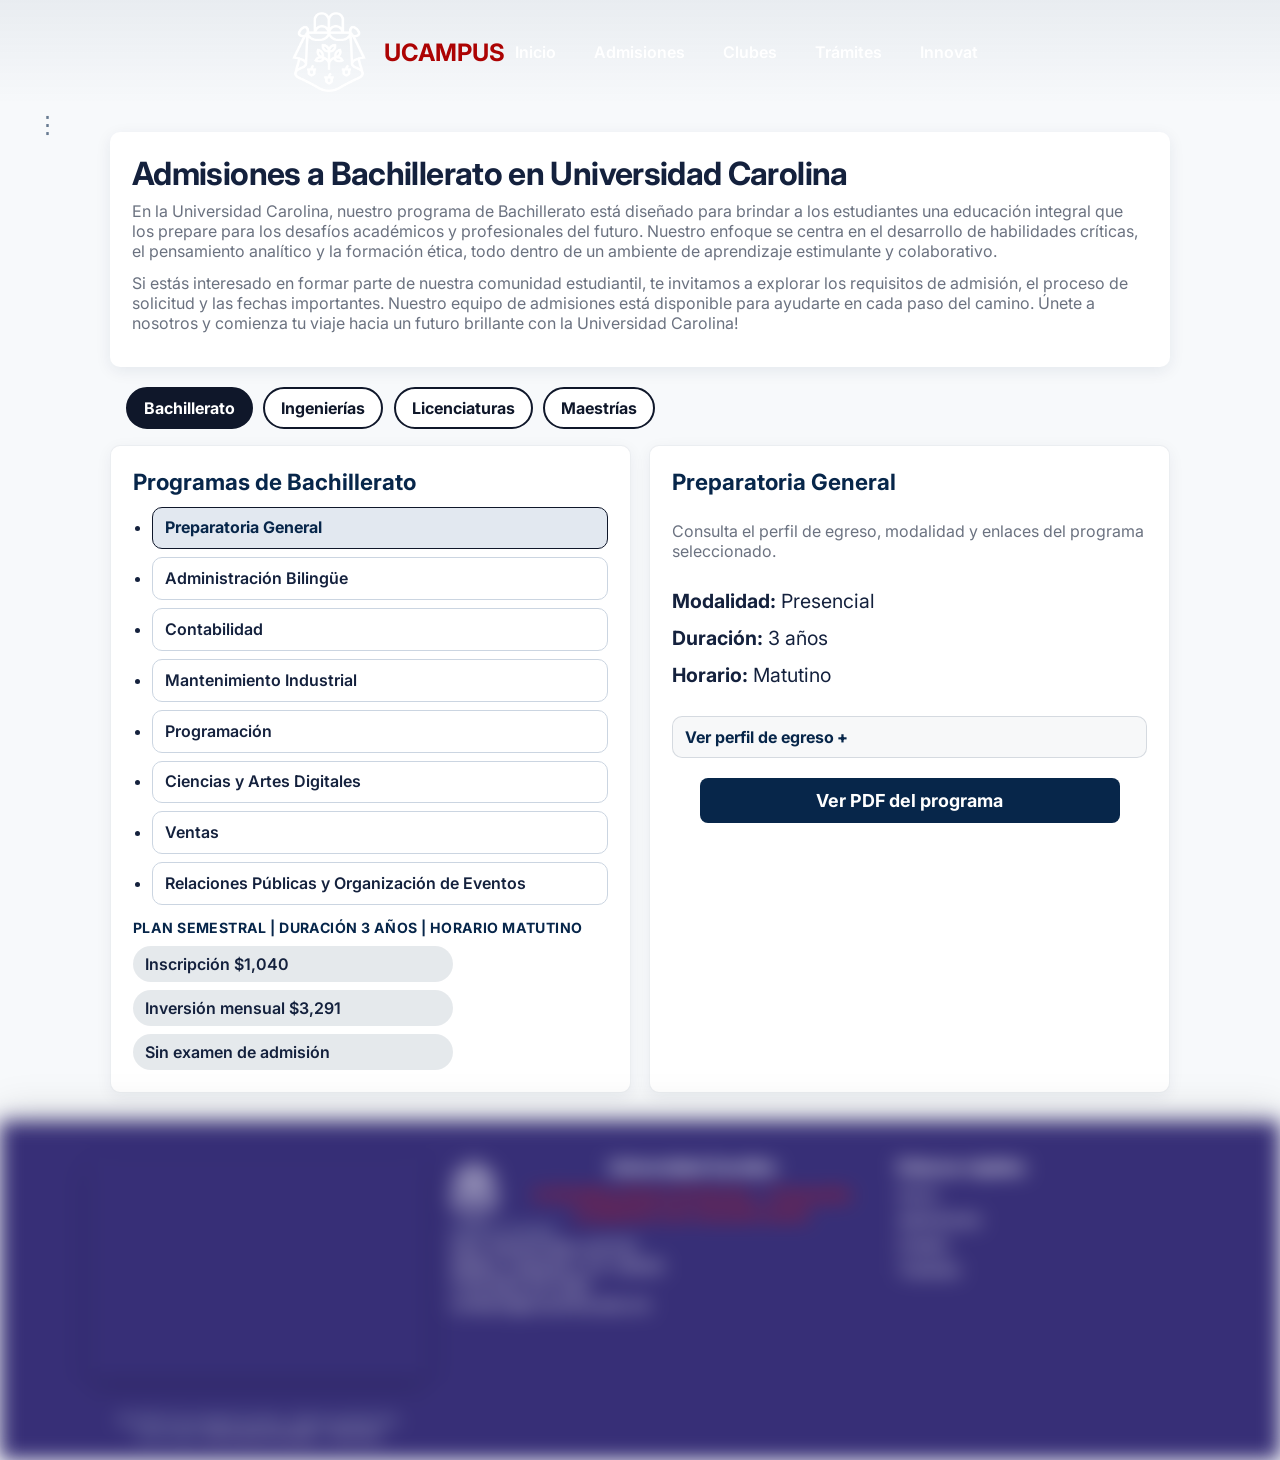
==== admisiones.html @ 5c2f145b "Adaptar a Sitio" ====
﻿<html>
    <head>
        <meta charset="utf-8">
        <!-- Responsive: permite que el layout se adapte al ancho real del dispositivo -->
        <meta name="viewport" content="width=device-width,initial-scale=1">
        <meta name="description" content="Bachillerato - Admisiones en Universidad Carolina - UCAMPUS.">
        <link rel="preconnect" href="https://fonts.gstatic.com" crossorigin>
        <link href="https://fonts.googleapis.com/css2?family=Inter:wght@300;400;600;800&display=swap" rel="stylesheet">
        <link rel="stylesheet" href="css/estiloscomunes.css?v=20260318">
        <link rel="stylesheet" href="css/inicio-estilos.css?v=20260317">
        <link rel="stylesheet" href="css/admisiones-estilos.css?v=20260317">
        <link rel="icon" type="image/png" href="universidad-carolina-logo.png?v=20260318">
        <link rel="shortcut icon" href="universidad-carolina-logo.png?v=20260318">
        <link rel="apple-touch-icon" href="universidad-carolina-logo.png?v=20260318">
        <title>Bachillerato - Admisiones | UCAMPUS</title>
    </head>
    <body>
        <script src="js/common-nav.js?v=20260318"></script>
        <!-- Sidebar izquierdo -->
        <aside class="sidebar sidebar-left">
            <ul class="important-links">
                <li><a href="https://ucarolina.edu.mx/" target="_blank" rel="non" aria-label="Google"><img src="https://img.icons8.com/material-outlined/96/000000/google-logo.png" alt="Google"></a></li>
                <li><a href="https://www.linkedin.com/company/universidad-carolina/" target="_blank" rel="non" aria-label="LinkedIn"><img src="https://img.icons8.com/material-outlined/96/000000/linkedin.png" alt="LinkedIn"></a></li>
                <li><a href="https://x.com/UCarolinaMx" target="_blank" rel="non" aria-label="Twitter"><img src="https://img.icons8.com/material-outlined/96/000000/twitter.png" alt="Twitter"></a></li>
                <li><a href="https://www.instagram.com/universidadcarolina?igsh=MW00M20zb3Z4aGFicw==" target="_blank" rel="non" aria-label="Instagram"><img src="https://img.icons8.com/material-outlined/96/000000/instagram.png" alt="Instagram"></a></li>
                <li><a href="https://web.facebook.com/UniversidadCarolina/?_rdc=1&_rdr#" target="_blank" rel="non" aria-label="Facebook"><img src="https://img.icons8.com/material-outlined/96/000000/facebook.png" alt="Facebook"></a></li>
            </ul>
        </aside>
        <header>
            <div class="header-inner">
                <a href="index.html" class="logo">
                    <img src="LogoUcarolina_Horizontal-1573ae7493b1cb1aec998e17fcc39a86513fbcbc11721f3de8533b89a77758d7.png" width="80" height="80" alt="Logo Universidad Carolina">
                    <h2 class="Nombre">UCAMPUS</h2>
                </a>
                <!-- Responsive: botón que aparece/funciona como menú móvil en pantallas pequeñas -->
                <button class="hamburger-menu" id="hamburger" aria-label="Menú" aria-expanded="false">
                    <span></span>
                    <span></span>
                    <span></span>
                </button>
                <!-- Responsive: menú alterno para navegación móvil -->
                <nav id="nav-menu" class="nav-closed nav-desktop">
                    <ul class="nav-menu">
                        <li><a href="index.html" class="nav-link">Inicio</a></li>
                        <li><a href="admisiones.html" class="nav-link">Admisiones</a></li>
                        <li class="nav-item-dropdown">
                            <a href="clubes.html" class="nav-link">Clubes</a>
                            <ul class="nav-submenu">
                                <li><a href="clubes-deportivos.html">Deportivos</a></li>
                                <li><a href="clubes-culturales.html">Culturales</a></li>
                            </ul>
                        </li>
                        <li><a href="tramites.html" class="nav-link">Trámites</a></li>
                        <li><a href="https://i-escolar.com/muralweb/login/" class="nav-link" target="_blank" rel="noopener">Innovat</a></li>
                    </ul>
                </nav>
                <!-- Menú móvil tipo navegador con flechas -->
                <div id="nav-mobile" class="nav-mobile">
                    <button class="nav-mobile-prev" id="nav-prev" aria-label="Anterior">&#10094;</button>
                    <div class="nav-mobile-display">
                        <span class="nav-mobile-item" data-link="index.html">Inicio</span>
                        <span class="nav-mobile-item" data-link="admisiones.html">Admisiones</span>
                        <span class="nav-mobile-item" data-link="clubes-deportivos.html">Deportivos</span>
                        <span class="nav-mobile-item" data-link="clubes-culturales.html">Culturales</span>
                        <span class="nav-mobile-item" data-link="tramites.html">Trámites</span>
                        <span class="nav-mobile-item" data-link="https://i-escolar.com/muralweb/login/">Innovat</span>
                    </div>
                    <button class="nav-mobile-next" id="nav-next" aria-label="Siguiente">&#10095;</button>
                </div>
            </div>
        </header>
        <main>
            <section class="admisiones-intro">
                <h1 id="adm-title">Admisiones a Bachillerato en Universidad Carolina</h1>
                <p id="adm-description-1">En la Universidad Carolina, nuestro programa de Bachillerato está diseñado para brindar a los estudiantes una educación integral que los prepare para los desafíos académicos y profesionales del futuro. Nuestro enfoque se centra en el desarrollo de habilidades críticas, el pensamiento analítico y la formación ética, todo dentro de un ambiente de aprendizaje estimulante y colaborativo.</p>
                <p id="adm-description-2">Si estás interesado en formar parte de nuestra comunidad estudiantil, te invitamos a explorar los requisitos de admisión, el proceso de solicitud y las fechas importantes. Nuestro equipo de admisiones está disponible para ayudarte en cada paso del camino. ¡Únete a nosotros y comienza tu viaje hacia un futuro brillante con la Universidad Carolina!</p>
            </section>

            <section class="adm-tabs" aria-label="Selector de nivel académico">
                <button class="adm-tab is-active" type="button" data-level="bachillerato" aria-pressed="true">Bachillerato</button>
                <button class="adm-tab" type="button" data-level="ingenierias" aria-pressed="false">Ingenierías</button>
                <button class="adm-tab" type="button" data-level="licenciaturas" aria-pressed="false">Licenciaturas</button>
                <button class="adm-tab" type="button" data-level="maestrias" aria-pressed="false">Maestrías</button>
            </section>

            <section class="bach-grid" aria-label="Oferta de admisiones">
                <article class="bach-card">
                    <h2 id="left-card-title">Programas de Bachillerato</h2>
                    <ul id="left-card-list"></ul>
                    <p class="bach-meta" id="left-card-meta">Plan semestral | Duración 3 años | Horario matutino</p>
                    <div class="bach-prices" id="left-card-prices" aria-label="Costos y beneficios">
                        <span>Inscripción <strong>$1,040</strong></span>
                        <span>Inversión mensual <strong>$3,291</strong></span>
                        <span>Sin examen de admisión</span>
                    </div>
                </article>

                <article class="bach-card bach-info-panel" id="bach-info-panel" aria-live="polite">
                    <h2 id="right-card-title">Información General</h2>
                    <p id="right-card-body">Selecciona un nivel académico para ver sus detalles de admisión.</p>
                    <div class="bach-detail-list" id="right-card-details"></div>
                    <details id="right-card-ingreso-details" class="bach-profile-details" hidden>
                        <summary id="right-card-ingreso-toggle">Ver perfil de ingreso</summary>
                        <p id="right-card-ingreso-text" class="bach-profile-text"></p>
                    </details>
                    <details id="right-card-profile-details" class="bach-profile-details" hidden>
                        <summary id="right-card-profile-toggle">Ver perfil de egreso</summary>
                        <p id="right-card-profile-text" class="bach-profile-text"></p>
                        <a id="right-card-plan" class="btn btn--ghost bach-plan-btn" href="#" target="_blank" rel="noopener">
                            Ver plan de estudios
                        </a>
                    </details>
                    <a id="right-card-pdf" class="btn" href="#" target="_blank" rel="noopener" hidden>
                        Ver PDF del programa
                    </a>                </article>
            </section>
        </main>
        <script src="js/admisiones.js?v=20260319"></script>
        <footer class="site-footer" role="contentinfo">
            <div class="container">
                <div class="footer-col footer-map-col">
                    <iframe title="Ubicacion Universidad Carolina en Google Maps" src="https://www.google.com/maps/embed?pb=!1m18!1m12!1m3!1d6865.948479663798!2d-101.00896931628314!3d25.416525676359505!2m3!1f0!2f0!3f0!3m2!1i1024!2i768!4f13.1!3m3!1m2!1s0x868872949bba09ff%3A0x1e535baa3cf0c8e6!2sUniversidad%20Carolina!5e0!3m2!1ses!2smx!4v1769657406399!5m2!1ses!2smx" allowfullscreen="" loading="lazy" referrerpolicy="no-referrer-when-downgrade"></iframe>
                </div>
                <div class="footer-col">
                    <div class="brand">
                        <img src="LogoUcarolina_Horizontal-1573ae7493b1cb1aec998e17fcc39a86513fbcbc11721f3de8533b89a77758d7.png" alt="Logo Universidad Carolina">
                        <div class="footer-brand-copy">
                            <h3>Universidad Carolina</h3>
                            <p class="brand-motto">In Omnibus Amare At Servire — Formación académica con vocación social.</p>
                        </div>
                    </div>
                    <p class="contact">
                        <small>Campus Principal</small>
                        Calz. Antonio Narro N°707<br>
                        Saltillo, Coahuila • C.P. 25000<br>
                        <a href="tel:+5218444141435">(+52) 844 414 1435</a><br>
                        <a href="mailto:contacto@ucampus.edu.mx">contacto@ucarolina.edu.mx</a>
                    </p>
                </div>
                <div class="footer-col">
                    <h3>Enlaces rápidos</h3>
                    <ul>
                          <li><a href="index.html">Inicio</a></li>
                        <li><a href="admisiones.html">Admisiones</a></li>
                        <li><a href="clubes.html">Clubes</a></li>
                        <li><a href="tramites.html">Trámites</a></li>
                    </ul>
                </div>
            </div>
            <div class="footer-bottom">
                <div class="container">
                    <small>© <span id="year">2025</span> Universidad Carolina. Todos los derechos reservados. <a href="#">Aviso de privacidad</a> • <a href="#">Términos</a></small>
                </div>
            </div>
        </footer>
    </body>
</html>
---- css/estiloscomunes.css ----
:root{
    --bg:#f7f9fb;
    --surface:#ffffff;
    --brand:#07264a;
    --accent:#ffd166;
    --muted:#6b7280;
    --container:1100px;
    --radius:10px;
}

/* Responsive: en este archivo los cambios para móvil/tablet están en los bloques @media */

*{box-sizing:border-box}
body{
    font-family: Inter, system-ui, -apple-system, "Segoe UI", Roboto, "Helvetica Neue", Arial;
    margin: 0;
    background: var(--bg);
    color: #14213d;
    -webkit-font-smoothing:antialiased;
}

/* Utilidad para accesibilidad */
.visually-hidden {
    position: absolute !important;
    height: 1px; width: 1px; overflow: hidden;
    clip: rect(1px, 1px, 1px, 1px); white-space: nowrap;
}

a{ color: var(--brand); text-decoration: none }
a:hover{ text-decoration: underline }

.sidebar {
    position: fixed;
    top: 100px;
    width: 80px;
    max-height: calc(100vh - 200px);
    background: transparent;
    padding: 20px 0;
    overflow: hidden;
    z-index: 50;
    display: flex;
    flex-direction: column;
    align-items: center;
    transition: all 300ms ease;
}

.sidebar h3 {
    color: var(--brand);
    font-size: 0.9rem;
    margin: 0 0 15px 0;
    text-transform: uppercase;
    letter-spacing: 0.5px;
    display: none;
}

.sidebar-left {
    left: 0;
    padding-left: 15px;
}

.sidebar-right {
    right: 0;
    padding-right: 15px;
}

/* Menu colapsado por defecto */
.sidebar::before {
    content: '⋮';
    font-size: 24px;
    color: var(--brand);
    opacity: 0.6;
    position: absolute;
    top: 10px;
    transition: opacity 300ms ease;
}

.sidebar:hover::before {
    opacity: 0;
}

.important-links {
    list-style: none;
    padding: 0;
    margin: 0;
    display: flex;
    flex-direction: column;
    gap: 15px;
    max-height: 0;
    overflow: hidden;
    opacity: 0;
    transition: all 300ms ease;
}

.sidebar:hover .important-links {
    max-height: 500px;
    opacity: 1;
}

.important-links li {
    margin: 0;
}

.important-links a {
    display: flex;
    align-items: center;
    justify-content: center;
    width: 70px;
    height: 70px;
    border-radius: 8px;
    transition: all 300ms ease;
    text-decoration: none;
}

.important-links img {
    width: 60px;
    height: 60px;
    object-fit: contain;
}

.important-links a:hover {
    transform: scale(1.15);
    box-shadow: 0 4px 12px rgba(7, 38, 74, 0.2);
}

/* PANTALLA COMPLETA: Sidebars siempre abiertos */
@media (min-width: 1800px) {
    .sidebar {
        width: 120px;
    }

    .sidebar::before {
        display: none;
    }

    .important-links {
        max-height: 500px;
        opacity: 1;
    }

    .sidebar:hover .important-links {
        max-height: 500px;
        opacity: 1;
    }

    .important-links a {
        width: 80px;
        height: 80px;
    }

    .important-links img {
        width: 70px;
        height: 70px;
    }
}

/* Responsive: breakpoint para pantallas medianas/pequeñas (ajusta sidebar y tamaños) */
@media (max-width: 1200px) {
    .sidebar {
        width: 70px;
        padding: 15px 0;
    }
    
    .important-links a {
        width: 45px;
        height: 45px;
    }
    
    .important-links img {
        width: 35px;
        height: 35px;
    }
}

/* Responsive móvil: sidebar compacto con redes sociales desplegables y header/nav ajustado */
@media (max-width: 768px) {
    .nav-mobile {
        display: flex;
    }

    .nav-desktop {
        display: none !important;
    }

    .sidebar {
        display: flex;
        top: 94px;
        width: 52px;
        max-height: 52px;
        padding: 6px 0;
        border-radius: 12px;
        background: transparent;
        border: none;
        box-shadow: none;
        overflow: hidden;
    }

    .sidebar::before {
        top: 8px;
        left: 50%;
        transform: translateX(-50%);
        font-size: 22px;
        opacity: 0.8;
    }

    .important-links {
        gap: 8px;
        max-height: 0;
        opacity: 0;
        margin-top: 28px;
    }

    .sidebar:hover,
    .sidebar:active,
    .sidebar:focus-within {
        max-height: 320px;
    }

    .sidebar.is-open {
        max-height: 320px;
    }

    .sidebar:hover .important-links,
    .sidebar:active .important-links,
    .sidebar:focus-within .important-links {
        max-height: 260px;
        opacity: 1;
    }

    .sidebar.is-open .important-links {
        max-height: 260px;
        opacity: 1;
    }

    .sidebar.is-open::before {
        opacity: 0;
    }

    .important-links a {
        width: 36px;
        height: 36px;
    }

    .important-links img {
        width: 26px;
        height: 26px;
    }

    .sidebar-left {
        left: 6px;
        padding-left: 0;
    }

    .sidebar-right {
        right: 6px;
        left: auto;
        padding-right: 0;
    }

    header {
        flex-direction: column;
        justify-content: center;
        min-height: auto;
        padding: 16px 0;
    }

    .header-inner {
        flex-direction: column;
        justify-content: center;
    }

    .logo {
        justify-content: center;
    }

    .hamburger-menu {
        display: none;
    }
}

header {
    position: relative;
    display: flex;
    min-height: 72px;
    justify-content: center;
    align-items: center;
    padding: 12px 0;
    overflow: visible;
    background: linear-gradient(180deg, rgba(7,38,74,0.06), transparent);
    z-index: 1000;
}

header > *, header .logo, header nav{ position: relative; z-index: 1 }

header::before{
    content: "";
    position: absolute;
    inset: 0;
    background-image: url("https://vanguardia.com.mx/binrepository/2048x1366/0c0/0d0/down-right/11604/RHWB/img_0091_0_VG3571252_MG565271.jpg");
    background-size: cover;
    background-position: center;
    background-repeat: no-repeat;
    filter: none;
    transition: filter 260ms ease, transform 260ms ease;
    will-change: filter, transform;
    pointer-events: none;
    z-index: 0;
}

header:hover::before{
    filter: blur(6px);
    transform: scale(1.02);
}

.header-inner{ max-width: var(--container); margin: 0 auto; padding: 0 20px; display:flex; align-items:center; justify-content:space-between }

.logo{ display:flex; align-items:center; gap:12px; text-decoration: none; color: #ac0303 }
.logo img{ border-radius:8px }
.logo:hover,
.logo:focus,
.logo .Nombre { text-decoration: none; }

/* Navegación principal */
nav{ display:flex; gap:18px }

.nav-menu {
    display: flex;
    gap: 18px;
    list-style: none;
    margin: 0;
    padding: 0;
}

.nav-link {
    font-weight: 600;
    color: #ffffff;
    padding: 8px 10px;
    border-radius: 8px;
    transition: color 180ms ease, background 180ms ease;
    text-decoration: none;
    display: block;
}

nav a:hover {
    color: #ec130c;
    background: rgba(0, 0, 0, 0.329);
}

nav a:focus {   
    outline: 3px solid rgba(131, 236, 222, 0.863);
    outline-offset: 3px;
}

/* Items con dropdown */
.nav-item-dropdown {
    position: relative;
}

.nav-submenu {
    position: absolute;
    top: 100%;
    left: 0;
    background: white;
    border-radius: 8px;
    box-shadow: 0 4px 12px rgba(0, 0, 0, 0.1);
    min-width: 200px;
    list-style: none;
    margin: 8px 0 0 0;
    padding: 8px 0;
    opacity: 0;
    visibility: hidden;
    transform: translateY(-10px);
    transition: opacity 200ms ease, visibility 200ms ease, transform 200ms ease;
    z-index: 10000;
}

.nav-item-dropdown:hover .nav-submenu {
    opacity: 1;
    visibility: visible;
    transform: translateY(0);
}

.nav-submenu li {
    margin: 0;
}

.nav-submenu a {
    display: block;
    padding: 10px 16px;
    color: var(--brand);
    text-decoration: none;
    font-weight: 500;
    transition: background 150ms ease, color 150ms ease;
    border-left: 3px solid transparent;
}

.nav-submenu a:hover {
    background: rgba(7, 38, 74, 0.08);
    border-left-color: var(--accent);
    color: #ec130c;
    padding-left: 14px;
}

/* Botón Hamburguesa */
.hamburger-menu {
    display: none;
    flex-direction: column;
    background: none;
    border: none;
    cursor: pointer;
    padding: 8px;
    gap: 6px;
    z-index: 1001;
}

.hamburger-menu span {
    width: 25px;
    height: 3px;
    background: var(--brand);
    border-radius: 2px;
    transition: all 300ms ease;
}

.hamburger-menu.active span:nth-child(1) {
    transform: rotate(45deg) translate(10px, 10px);
}

.hamburger-menu.active span:nth-child(2) {
    opacity: 0;
}

.hamburger-menu.active span:nth-child(3) {
    transform: rotate(-45deg) translate(7px, -7px);
}

/* Menú móvil tipo navegador */
.nav-mobile {
    display: none;
    align-items: center;
    gap: 12px;
    position: fixed;
    bottom: 0;
    left: 0;
    right: 0;
    background: linear-gradient(135deg, rgba(7,38,74,0.98), rgba(55,47,119,0.98));
    padding: 16px;
    z-index: 1001;
    box-shadow: 0 -4px 16px rgba(0,0,0,0.2);
    backdrop-filter: blur(8px);
}

.nav-mobile-display {
    flex: 1;
    overflow: hidden;
    text-align: center;
    min-height: 40px;
    display: flex;
    align-items: center;
    justify-content: center;
    position: relative;
}

.nav-mobile-item {
    display: block;
    color: #ffffff;
    font-weight: 600;
    font-size: 1rem;
    white-space: nowrap;
    cursor: pointer;
    padding: 8px 16px;
    border-radius: 6px;
    transition: all 300ms ease;
    opacity: 0;
    position: absolute;
    pointer-events: none;
}

.nav-mobile-item.active {
    opacity: 1;
    position: relative;
    pointer-events: all;
    background: rgba(255,255,255,0.15);
    animation: slideIn 300ms ease forwards;
}

@keyframes slideIn {
    from {
        transform: scale(0.8) translateY(5px);
        opacity: 0;
    }
    to {
        transform: scale(1) translateY(0);
        opacity: 1;
    }
}

.nav-mobile-prev,
.nav-mobile-next {
    width: 40px;
    height: 40px;
    border: none;
    background: rgba(255,255,255,0.2);
    color: #ffffff;
    border-radius: 6px;
    cursor: pointer;
    font-size: 1.2rem;
    display: flex;
    align-items: center;
    justify-content: center;
    transition: all 300ms ease;
    font-weight: bold;
    flex-shrink: 0;
}

.nav-mobile-prev:hover,
.nav-mobile-next:hover {
    background: rgba(255,255,255,0.3);
    transform: scale(1.1);
}

.nav-mobile-prev:active,
.nav-mobile-next:active {
    transform: scale(0.95);
}

/* Estilos responsivos para el menú móvil */
@media (max-width: 600px) {
    .nav-mobile {
        padding: 12px;
        gap: 10px;
    }

    .nav-mobile-item {
        font-size: 0.95rem;
        padding: 6px 12px;
    }

    .nav-mobile-prev,
    .nav-mobile-next {
        width: 36px;
        height: 36px;
        font-size: 1rem;
    }

    header {
        flex-direction: column;
        justify-content: center;
        min-height: auto;
        padding: 20px 0;
    }

    .header-inner {
        width: 100%;
        padding: 0 15px;
        flex-direction: column;
        justify-content: center;
    }

    .logo {
        gap: 8px;
        justify-content: center;
    }

    .logo img {
        width: 48px;
        height: 48px;
    }

    .logo .Nombre {
        font-size: 1.2rem;
    }

    nav { 
        padding: 0;
        max-height: 0;
        overflow: hidden;
        transition: max-height 300ms ease;
    }
    
    nav.nav-open {
        max-height: 500px;
    }
    
    .nav-submenu {
        position: static;
        opacity: 1;
        visibility: visible;
        max-height: 0;
        overflow: hidden;
        transition: opacity 200ms ease, max-height 200ms ease;
        box-shadow: none;
        margin: 0;
        padding: 0;
        background: #ffffff;
    }
    
    .nav-item-dropdown.active .nav-submenu {
        max-height: 300px;
        padding: 8px 0;
    }
    
    .nav-item-dropdown:hover .nav-submenu {
        opacity: 0;
        visibility: hidden;
        max-height: 0;
    }
    
    .nav-submenu a {
        padding: 8px 12px;
        font-size: 0.9rem;
    }
}

/* ============================================
   MAIN CONTENT & FOOTER
   ============================================ */

main{ max-width:var(--container); margin:28px auto; padding:0 20px }
main h1{ font-size:2rem; margin:0 0 8px; letter-spacing: -0.02em }
main p{ color:var(--muted); margin:0 0 12px }

/* FOOTER STYLES */
.site-footer{
    background: #372f77;
    color: #f1f5f9;
    padding: 36px 20px 18px;
    font-size: 0.95rem;
    transition: background 300ms ease, color 300ms ease, box-shadow 300ms ease;
    box-shadow: 0 -8px 32px rgba(0, 0, 0, 0.15);
}

.site-footer.footer-gated {
    opacity: 0;
    transform: translateY(34px) scale(0.985);
    filter: blur(10px);
    pointer-events: none;
    transition:
        opacity 440ms cubic-bezier(0.2, 0.9, 0.2, 1),
        transform 560ms cubic-bezier(0.2, 0.9, 0.2, 1),
        filter 440ms ease,
        background 300ms ease,
        color 300ms ease,
        box-shadow 300ms ease;
}

.site-footer.footer-gated .footer-col,
.site-footer.footer-gated .footer-bottom {
    opacity: 0;
    transform: translateY(14px);
    transition: opacity 360ms ease, transform 420ms cubic-bezier(0.2, 0.9, 0.2, 1);
}

.site-footer.footer-gated.is-visible {
    opacity: 1;
    transform: translateY(0) scale(1);
    filter: blur(0);
    pointer-events: auto;
}

.site-footer.footer-gated.is-visible .footer-col,
.site-footer.footer-gated.is-visible .footer-bottom {
    opacity: 1;
    transform: translateY(0);
}

.site-footer.footer-gated.is-visible .footer-col:nth-child(1) {
    transition-delay: 80ms;
}

.site-footer.footer-gated.is-visible .footer-col:nth-child(2) {
    transition-delay: 140ms;
}

.site-footer.footer-gated.is-visible .footer-bottom {
    transition-delay: 190ms;
}

@media (prefers-reduced-motion: reduce) {
    .site-footer.footer-gated,
    .site-footer.footer-gated .footer-col,
    .site-footer.footer-gated .footer-bottom {
        transition: none;
        transform: none;
        filter: none;
    }
}

.site-footer:hover{
    background: #000000;
    color: #ffffff;
    box-shadow: 0 -8px 32px rgba(0, 0, 0, 0.4);
}

.site-footer .container{
    max-width: 1100px;
    margin: 0 auto;
    display: grid;
    grid-template-columns: 1.15fr 1.45fr 1fr;
    gap: 24px;
    align-items: start;
}

.site-footer .footer-map-col iframe {
    width: 100%;
    min-height: 220px;
    border: 0;
    border-radius: 10px;
    box-shadow: 0 8px 22px rgba(0, 0, 0, 0.18);
}

.site-footer h3{
    margin: 0 0 8px 0;
    font-size: 1.05rem;
    color: #ffffff;
    transition: color 300ms ease;
}

.site-footer:hover h3{
    color: #372f77;
}

.site-footer p,
.site-footer a,
.site-footer li{
    color: #ffffff;
    margin: 0 0 6px 0;
    transition: color 300ms ease;
}

.site-footer:hover p,
.site-footer:hover a,
.site-footer:hover li{
    color: #ffffff;
}

.site-footer a:hover{
    color: #c50f0f; 
}

.site-footer .footer-col ul{
    list-style: none;
    padding: 0;
    margin: 0;
}

.site-footer .brand{
    display:flex;
    align-items:center;
    gap:10px;
}

.site-footer .footer-brand-copy {
    text-align: center;
}

.site-footer .brand-motto {
    color: #c50f0f;
    font-weight: 700;
    margin: 0;
    text-align: center;
}

.site-footer:hover .brand-motto {
    color: #c50f0f;
}

.site-footer .brand img{
    width:56px; height:56px; object-fit:contain; border-radius:8px; background:#372f77;
    transition: background 300ms ease;
}

.site-footer:hover .brand img{
    background: #000000;
}

.site-footer .contact small{
    display:block;
    color:#cbd8e6;
}

.site-footer .social-links a{
    display:inline-block;
    margin-right:8px;
    color:#dfe7ef;
    text-decoration:none;
    font-weight:600;
}

.site-footer .footer-bottom{
    border-top: 1px solid rgba(255,255,255,0.06);
    margin-top: 20px;
    padding-top: 14px;
    text-align: center;
    font-size: 0.9rem;
    color: #bfcfe0;
}

@media (max-width: 800px){
    .site-footer .container{
        grid-template-columns: 1fr;
        text-align: left;
    }

    .site-footer .footer-map-col iframe {
        min-height: 210px;
    }

    .site-footer .brand img{ 
        width:48px; height:48px 
    }
}

@media (max-width: 600px){
    main {
        padding: 0 15px;
        margin: 20px auto;
    }

    main h1 {
        font-size: 1.5rem;
    }

    main p {
        font-size: 0.95rem;
    }

    .site-footer {
        padding: 24px 15px 12px;
        font-size: 0.9rem;
    }

    .site-footer .brand {
        flex-direction: column;
        text-align: center;
    }

    .site-footer .brand img {
        width: 40px;
        height: 40px;
    }

    .site-footer h3 {
        margin-top: 16px;
        margin-bottom: 8px;
    }

    .site-footer .contact {
        font-size: 0.9rem;
        margin-top: 16px;
    }

    .site-footer .footer-bottom {
        font-size: 0.85rem;
    }
}
---- css/inicio-estilos.css ----
/* ============================================
   INICIO-ESTILOS: ESTILOS ESPECÍFICOS DEL INICIO
   ============================================ */

/* Responsive: este archivo adapta secciones con múltiples @media (768px, 700px, 600px, 480px, etc.) */

/* HERO SECTION */
.hero { 
    background: linear-gradient(180deg, rgba(7,38,74,0.06), rgba(7,38,74,0.02)); 
    padding: 28px; 
    border-radius: var(--radius); 
    margin-bottom: 18px 
}

.hero h1 { 
    font-size: 2.2rem; 
    color: var(--brand) 
}

.hero-motto {
    color: #c50f0f !important;
}

.hero p { 
    color: var(--muted) 
}

/* Responsive: ajustes del hero para tablet/móvil */
@media (max-width: 768px) {
    .hero {
        padding: 20px;
    }

    .hero h1 {
        font-size: 1.8rem;
    }

    .hero p {
        font-size: 1rem;
    }
}

@media (max-width: 480px) {
    .hero {
        padding: 16px;
        margin-bottom: 16px;
    }

    .hero h1 {
        font-size: 1.5rem;
    }

    .hero p {
        font-size: 0.95rem;
    }
}

.btn { 
    display: inline-block; 
    background: var(--brand); 
    color: #fff; 
    font-family: inherit;
    padding: 10px 14px; 
    border-radius: 8px; 
    text-decoration: none; 
    font-weight: 700 
}

.btn--ghost { 
    background: transparent; 
    color: var(--brand); 
    border: 1px solid rgba(7,38,74,0.08) 
}

@media (max-width: 480px) {
    .btn {
        padding: 12px 16px;
        font-size: 0.95rem;
        display: block;
        text-align: center;
    }
}

/* MEDIA BLOCK (Hero content layout) */
.media-block {
    display: flex;
    gap: 24px;
    align-items: stretch;
} 

.media-block__img {
    flex: 0 0 48%;
    max-width: 48%;
    display: block;
}

.media-block__img iframe {
    width: 100%;
    height: 100%;
    min-height: 320px;
    display: block;
    border: 0;
    border-radius: 8px;
    box-shadow: 0 8px 22px rgba(7,38,74,0.08);
}

.media-block__content {
    flex: 1 1 52%;
    padding: 12px 8px;
    display: flex;
    flex-direction: column;
    justify-content: center;
}

.hero .media-block {
    justify-content: center;
}

.hero .media-block__content {
    flex: 1 1 100%;
    max-width: 920px;
    margin: 0 auto;
    align-items: center;
    text-align: center;
}

.media-block--reverse {
    flex-direction: row-reverse;
}

/* Responsive: cambio de layout horizontal a vertical en .media-block */
@media (max-width: 700px) {
    .media-block {
        flex-direction: column;
        gap: 12px;
    }
    
    .media-block__img {
        max-width: 100%;
        flex: none;
    }
    
    .media-block--reverse {
        flex-direction: column; 
    }
}

@media (max-width: 480px) {
    .media-block {
        gap: 8px;
    }

    .media-block__img iframe {
        min-height: 250px;
    }

    .media-block__content {
        padding: 8px 4px;
    }

    .media-block__content h1 {
        font-size: 1.6rem;
    }

    .media-block__content h3 {
        font-size: 0.95rem;
    }
}

/* SECTION DIVIDER */
.section-divider { 
    display: flex; 
    align-items: center; 
    text-align: center; 
    margin: 40px 0 
}

.section-divider::before, 
.section-divider::after { 
    content:""; 
    flex: 1 1 auto; 
    height: 1px; 
    background: linear-gradient(to right, rgba(7,38,74,0.06), rgba(7,38,74,0.02)) 
}

.section-divider span { 
    display: inline-block; 
    padding: 0 14px; 
    background: var(--bg); 
    font-weight: 700; 
    color: var(--muted) 
}

.section-divider--dark {
    color: #fff;
}

.section-divider--dark::before,
.section-divider--dark::after {
    background: rgba(255,255,255,0.25);
}

.section-divider--dark span {
    background: transparent;
}

@media (max-width: 480px) {
    .section-divider {
        margin: 24px 0;
    }
    
    .section-divider span {
        padding: 0 8px;
        font-size: 0.95rem;
    }
}

/* ============================================
   CARRUSEL / CAROUSEL
   ============================================ */

.carousel-section {
    padding: 40px 20px;
    background: linear-gradient(135deg, #f7f9fb 0%, #ffffff 100%);
    margin: 20px 0;
}

.carousel-container {
    position: relative;
    max-width: var(--container);
    margin: 0 auto;
    padding: 0 50px;
}

.carousel {
    display: flex;
    overflow: hidden;
    border-radius: var(--radius);
}

.carousel-item {
    display: none;
    min-width: 100%;
    animation: fadeIn 0.5s ease-in-out;
}

.carousel-item.active {
    display: flex;
    justify-content: center;
    align-items: center;
}

@keyframes fadeIn {
    from {
        opacity: 0;
    }
    to {
        opacity: 1;
    }
}

.carousel-card {
    background: var(--surface);
    padding: 40px 30px;
    border-radius: var(--radius);
    text-align: center;
    box-shadow: 0 4px 15px rgba(0, 0, 0, 0.08);
    max-width: 500px;
    width: 100%;
    transition: transform 0.3s ease, box-shadow 0.3s ease;
}

.carousel-card:hover {
    transform: translateY(-5px);
    box-shadow: 0 6px 20px rgba(0, 0, 0, 0.12);
}

.carousel-icon {
    font-size: 3.5rem;
    margin-bottom: 20px;
    display: block;
}

.carousel-card h3 {
    color: var(--brand);
    font-size: 1.5rem;
    margin: 15px 0;
    font-weight: 600;
}

.carousel-card p {
    color: var(--muted);
    font-size: 1rem;
    line-height: 1.6;
    margin: 0;
}

/* Botones del carrusel */
.carousel-btn {
    position: absolute;
    top: 50%;
    transform: translateY(-50%);
    background: var(--brand);
    color: white;
    border: none;
    width: 40px;
    height: 40px;
    border-radius: 50%;
    cursor: pointer;
    font-size: 1.2rem;
    display: flex;
    align-items: center;
    justify-content: center;
    transition: background 0.3s ease, transform 0.3s ease;
    z-index: 10;
}

.carousel-btn:hover {
    background: var(--accent);
    color: var(--brand);
    transform: translateY(-50%) scale(1.1);
}

.carousel-btn-prev {
    left: 0;
}

.carousel-btn-next {
    right: 0;
}

/* Indicadores */
.carousel-indicators {
    display: flex;
    justify-content: center;
    gap: 10px;
    margin-top: 20px;
}

.indicator {
    width: 12px;
    height: 12px;
    border-radius: 50%;
    background: #d1d5db;
    border: none;
    cursor: pointer;
    transition: background 0.3s ease, transform 0.3s ease;
}

.indicator.active {
    background: var(--brand);
    transform: scale(1.2);
}

.indicator:hover {
    background: var(--accent);
}

.campus-gallery-section {
    padding: 36px 20px 44px;
    margin: 24px 0;
    border-radius: 14px;
    background: transparent;
}

.campus-gallery-title {
    color: var(--brand);
    margin: 0 0 18px;
    font-size: 1.65rem;
    text-align: center;
    letter-spacing: 0.01em;
}

.campus-slide {
    width: min(920px, 100%);
    margin: 0 auto;
    border-radius: 14px;
    overflow: hidden;
    background: #0a223e;
    box-shadow: 0 12px 36px rgba(0, 0, 0, 0.32);
}

.campus-slide img {
    display: block;
    width: 100%;
    height: clamp(240px, 46vw, 470px);
    object-fit: cover;
}

.campus-slide figcaption {
    padding: 12px 14px;
    color: #e2e8f0;
    font-weight: 600;
    background: linear-gradient(180deg, rgba(10, 34, 62, 0.4), rgba(10, 34, 62, 0.96));
}

.campus-gallery-section .carousel-btn {
    background: #ffffff;
    color: #0f3055;
    box-shadow: 0 4px 14px rgba(7, 38, 74, 0.18);
}

.campus-gallery-section .carousel-btn:hover {
    background: #ffd166;
    color: #0b223e;
}

.campus-gallery-section .indicator {
    background: rgba(7, 38, 74, 0.3);
}

.campus-gallery-section .indicator.active {
    background: var(--brand);
}

.model-image-trigger {
    border: 0;
    padding: 0;
    margin: 0;
    background: transparent;
    width: 100%;
    border-radius: 10px;
    overflow: hidden;
    cursor: pointer;
}

.model-image-trigger:focus-visible {
    outline: 3px solid rgba(7,38,74,0.35);
    outline-offset: 2px;
}

.model-image-reveal {
    max-height: 0;
    overflow: hidden;
    margin-top: 0;
    opacity: 0;
    transform: translateY(-8px);
    transition: max-height 420ms ease, opacity 300ms ease, transform 300ms ease, margin-top 300ms ease;
}

.model-image-reveal .model-reveal-image {
    display: block;
    width: min(980px, 100%);
    margin: 0 auto;
    background: #ffffff;
    border-radius: 12px;
    box-shadow: 0 10px 28px rgba(7,38,74,0.14);
    padding: 12px;
}

.educational-model-section.is-revealed .model-image-reveal {
    max-height: 900px;
    margin-top: 14px;
    opacity: 1;
    transform: translateY(0);
}

@media (hover: hover) and (pointer: fine) {
    .educational-model-section:hover .model-image-reveal {
        max-height: 900px;
        margin-top: 14px;
        opacity: 1;
        transform: translateY(0);
    }
}

/* ============================================
   ADMISIONES BACHILLERATO
   ============================================ */

.admisiones-intro {
    background: var(--surface);
    border-radius: var(--radius);
    padding: 22px;
    box-shadow: 0 4px 16px rgba(7,38,74,0.08);
    margin-bottom: 20px;
}

.bach-grid {
    display: grid;
    grid-template-columns: 1fr 1fr;
    gap: 18px;
    margin-bottom: 24px;
}

.bach-card {
    background: var(--surface);
    border-radius: var(--radius);
    padding: 22px;
    border: 1px solid rgba(7,38,74,0.08);
    box-shadow: 0 4px 16px rgba(7,38,74,0.06);
}

.bach-card h2 {
    margin: 0 0 12px;
    color: var(--brand);
    font-size: 1.4rem;
}

.bach-card h3 {
    margin: 12px 0 8px;
    color: var(--brand);
    font-size: 1.1rem;
}

.bach-card ul {
    margin: 0 0 12px 18px;
    padding: 0;
}

.bach-card li {
    margin-bottom: 6px;
    color: #14213d;
}

.bach-option {
    border: 0;
    background: transparent;
    padding: 2px 0;
    font: inherit;
    color: #14213d;
    text-align: left;
    cursor: pointer;
    border-bottom: 2px solid transparent;
    transition: color 180ms ease, border-color 180ms ease;
}

.bach-option:hover,
.bach-option:focus {
    color: var(--brand);
    border-bottom-color: rgba(7,38,74,0.35);
    outline: none;
}

.bach-option.is-active {
    color: var(--brand);
    font-weight: 700;
    border-bottom-color: var(--brand);
}

.bach-meta {
    margin: 14px 0 10px;
    font-weight: 700;
    color: var(--brand);
    text-transform: uppercase;
    font-size: 0.88rem;
    letter-spacing: 0.03em;
}

.bach-prices {
    display: flex;
    flex-direction: column;
    gap: 8px;
}

.bach-prices span {
    display: inline-flex;
    justify-content: space-between;
    align-items: center;
    width: 100%;
    max-width: 320px;
    gap: 10px;
    padding: 8px 12px;
    border-radius: 999px;
    background: rgba(7,38,74,0.1);
    color: #14213d;
    font-weight: 600;
}

.bach-prices strong {
    color: var(--brand);
}

.bach-programa + .bach-programa {
    margin-top: 14px;
    padding-top: 14px;
    border-top: 1px dashed rgba(7,38,74,0.22);
}

.bach-colab {
    margin: 14px 0 6px;
    font-weight: 600;
    color: #14213d;
}

.bach-info-panel {
    display: flex;
    flex-direction: column;
    gap: 14px;
    justify-content: flex-start;
}

.bach-detail-list p {
    margin: 0;
    color: #14213d;
    font-size: 1.03rem;
}

.bach-detail-list p + p {
    margin-top: 8px;
}

.bach-back-btn {
    width: fit-content;
}

#bach-info-pdf,
#bach-info-reset {
    display: block;
    margin-left: auto;
    margin-right: auto;
}

.bach-back-btn:hover,
.bach-back-btn:focus-visible {
    text-decoration: underline;
    text-underline-offset: 2px;
}

.bach-profile-details {
    margin-top: 10px;
    border: 1px solid rgba(7,38,74,0.14);
    border-radius: 10px;
    background: rgba(7,38,74,0.03);
    padding: 10px 12px;
}

.bach-profile-details summary {
    cursor: pointer;
    font-weight: 700;
    color: var(--brand);
    list-style: none;
}

.bach-profile-details summary::-webkit-details-marker {
    display: none;
}

.bach-profile-details summary::after {
    content: ' +';
    font-weight: 800;
}

.bach-profile-details[open] summary::after {
    content: ' -';
}

.bach-profile-text {
    margin: 10px 0 12px;
    color: #14213d;
    line-height: 1.5;
}

.bach-plan-btn {
    display: inline-block;
}

@media (min-width: 901px) {
    .bach-info-panel {
        min-height: 430px;
    }

    .bach-panel-detail h2 {
        font-size: 2rem;
        margin-bottom: 14px;
    }

    .bach-detail-list p {
        font-size: 1.22rem;
        line-height: 1.5;
    }

    .bach-info-panel .btn,
    .bach-back-btn {
        display: block;
        width: 100%;
        max-width: 420px;
        text-align: center;
        font-size: 1.12rem;
        padding: 12px 16px;
        margin-top: 10px;
        margin-left: auto;
        margin-right: auto;
    }
}

@media (max-width: 900px) {
    .bach-grid {
        grid-template-columns: 1fr;
    }
}

@media (max-width: 600px) {
    .admisiones-intro,
    .bach-card {
        padding: 16px;
    }

    .bach-card h2 {
        font-size: 1.2rem;
    }

    .bach-panel-detail h2 {
        font-size: 2rem;
        margin-bottom: 14px;
    }

    .bach-detail-list p {
        font-size: 1.24rem;
        line-height: 1.5;
    }

    .bach-detail-list p + p {
        margin-top: 10px;
    }

    .bach-info-panel .btn,
    .bach-back-btn {
        width: 100%;
        display: block;
        text-align: center;
        padding: 12px 16px;
        font-size: 1.24rem;
        border-radius: 10px;
        margin-top: 10px;
        margin-left: auto;
        margin-right: auto;
    }

    .bach-prices span {
        max-width: 100%;
        font-size: 0.92rem;
    }
}

/* Responsive del carrusel */
@media (max-width: 768px) {
    .carousel-container {
        padding: 0 40px;
    }

    .carousel-card {
        padding: 30px 20px;
    }

    .carousel-icon {
        font-size: 2.5rem;
    }

    .carousel-card h3 {
        font-size: 1.25rem;
    }

    .carousel-card p {
        font-size: 0.9rem;
    }

    .carousel-btn {
        width: 35px;
        height: 35px;
        font-size: 1rem;
    }
}

@media (max-width: 480px) {
    .carousel-section {
        padding: 24px 15px;
        margin: 16px 0;
    }

    .carousel-container {
        padding: 0 30px;
    }

    .carousel-btn {
        width: 30px;
        height: 30px;
        font-size: 0.9rem;
    }

    .carousel-card {
        padding: 20px 12px;
    }

    .carousel-icon {
        font-size: 2rem;
    }

    .carousel-card h3 {
        font-size: 1.1rem;
        margin: 10px 0;
    }

    .carousel-card p {
        font-size: 0.85rem;
        line-height: 1.5;
    }

    .carousel-indicators {
        gap: 8px;
        margin-top: 16px;
    }

    .indicator {
        width: 10px;
        height: 10px;
    }
}

/* Respetar preferencia de movimiento del usuario */
@media (prefers-reduced-motion: reduce) {
    * {
        animation: none !important;
        transition: none !important;
        scroll-behavior: auto !important;
    }
}

/* MISIÓN Y VISIÓN - TARJETAS DESPLEGABLES */
.mission-vision-section {
    max-width: var(--container);
    margin: 48px auto;
    padding: 0 20px;
}

.mission-vision-container {
    display: grid;
    grid-template-columns: 1fr 1fr;
    gap: 32px;
    align-items: center;
}

.mission-vision-card {
    position: relative;
    display: flex;
    align-items: center;
    gap: 0;
    cursor: pointer;
    overflow: hidden;
    border-radius: var(--radius);
    box-shadow: 0 4px 16px rgba(7, 38, 74, 0.1);
    transition: box-shadow 300ms ease;
    border: none;
    background: transparent;
    padding: 0;
    font-family: inherit;
    text-align: inherit;
}

.mission-vision-card:hover {
    box-shadow: 0 8px 24px rgba(7, 38, 74, 0.2);
}

.mission-vision-card .card-image {
    width: 100%;
    height: 280px;
    object-fit: cover;
    display: block;
    flex-shrink: 0;
    transition: transform 400ms ease;
}

.mission-vision-card:hover .card-image {
    transform: scale(1.05);
}

.card-text {
    position: absolute;
    right: 0;
    top: 0;
    height: 100%;
    background: linear-gradient(135deg, rgba(7, 38, 74, 0.95) 0%, rgba(55, 47, 119, 0.95) 100%);
    color: white;
    padding: 24px;
    display: flex;
    flex-direction: column;
    justify-content: center;
    width: 0;
    overflow: hidden;
    opacity: 0;
    transition: width 400ms ease, opacity 400ms ease;
}

.mission-vision-card:hover .card-text {
    width: 100%;
    opacity: 1;
}

.card-text h3 {
    margin: 0 0 12px 0;
    font-size: 1.4rem;
    font-weight: 700;
    color: #ffd166;
}

.card-text p {
    margin: 0;
    font-size: 0.78rem;
    line-height: 1.5;
    color: #f1f5f9;
}

@media (max-width: 900px) {
    .mission-vision-container {
        grid-template-columns: 1fr;
        gap: 24px;
    }
}

@media (max-width: 600px) {
    .mission-vision-section {
        margin: 32px auto;
        padding: 0 15px;
    }

    .mission-vision-card {
        display: block;
        height: auto;
        overflow: hidden;
        border: none;
        background: transparent;
        padding: 0;
        cursor: pointer;
    }

    .mission-vision-card .card-image {
        height: 220px;
    }
    
    .card-text {
        position: static;
        height: auto;
        max-height: 0;
        opacity: 0;
        padding: 0 16px;
        overflow: hidden;
        transform: translateY(-10px);
        transition: max-height 380ms ease, opacity 280ms ease, transform 280ms ease, padding 280ms ease;
        background: linear-gradient(135deg, rgba(7, 38, 74, 0.95) 0%, rgba(55, 47, 119, 0.95) 100%);
        cursor: default;
        width: 100%;
    }

    .mission-vision-section.is-mission-revealed .mission-text,
    .mission-vision-section.is-vision-revealed .vision-text {
        max-height: 520px;
        opacity: 1;
        padding: 16px;
        transform: translateY(0);
    }
    
    .card-text h3 {
        font-size: 1.2rem;
        margin-bottom: 10px;
        color: #ffd166;
    }
    
    .card-text p {
        font-size: 0.78rem;
        line-height: 1.5;
        color: #f1f5f9;
    }
}

/* MODELO EDUCATIVO - TARJETA GRANDE */
.educational-model-section {
    max-width: var(--container);
    margin: 48px auto;
    padding: 0 20px;
}

.educational-model-card {
    position: relative;
    display: flex;
    align-items: stretch;
    overflow: hidden;
    border-radius: var(--radius);
    box-shadow: 0 4px 16px rgba(7, 38, 74, 0.1);
    transition: box-shadow 300ms ease;
    height: 400px;
}

.educational-model-card:hover {
    box-shadow: 0 8px 24px rgba(7, 38, 74, 0.2);
}

.educational-model-card .model-image {
    width: 100%;
    height: 100%;
    object-fit: cover;
    display: block;
    transition: transform 400ms ease;
    flex-shrink: 0;
}

.educational-model-card:hover .model-image {
    transform: scale(1.05);
}

.model-text {
    position: absolute;
    right: 0;
    top: 0;
    height: 0;
    width: 100%;
    background: linear-gradient(135deg, rgba(7, 38, 74, 0.95) 0%, rgba(55, 47, 119, 0.95) 100%);
    color: white;
    padding: 32px;
    display: flex;
    flex-direction: column;
    justify-content: center;
    overflow: hidden;
    opacity: 0;
    transition: height 400ms ease, opacity 400ms ease;
    cursor: pointer;
}

.educational-model-card:hover .model-text {
    height: 100%;
    opacity: 1;
}

.model-text h3 {
    margin: 0 0 16px 0;
    font-size: 1.6rem;
    font-weight: 700;
    color: #ffd166;
}

.model-text p {
    margin: 0;
    font-size: 1rem;
    line-height: 1.7;
    color: #f1f5f9;
}

/* Imagen SVG del Modelo Educativo (debajo de la tarjeta) */
.educational-model-svg {
    max-width: 1100px;
    width: 100%;
    display: block;
    margin: 18px auto 0;
    max-height: 0;
    opacity: 0;
    transform: translateY(-12px);
    transform-origin: top;
    transition: max-height 420ms ease, opacity 320ms ease, transform 320ms ease;
    object-fit: contain;
}

.educational-model-card:hover + .educational-model-svg {
    max-height: 1200px;
    opacity: 1;
    transform: translateY(0);
}

@media (max-width: 900px) {
    .educational-model-card {
        height: 350px;
    }
    
    .model-text {
        padding: 24px;
    }
    
    .model-text h3 {
        font-size: 1.4rem;
    }
    
    .model-text p {
        font-size: 0.95rem;
    }
}

@media (max-width: 600px) {
    .educational-model-section {
        margin: 32px auto;
        padding: 0 15px;
    }

    .educational-model-card {
        display: block;
        height: auto;
        overflow: visible;
    }

    .educational-model-card .model-image {
        height: 220px;
    }
    
    .model-text {
        position: static;
        height: auto;
        max-height: 0;
        opacity: 0;
        padding: 0 16px;
        overflow: hidden;
        transform: translateY(-10px);
        transition: max-height 380ms ease, opacity 280ms ease, transform 280ms ease, padding 280ms ease;
        cursor: default;
    }

    .educational-model-section.is-revealed .model-text {
        max-height: 520px;
        opacity: 1;
        padding: 16px;
        transform: translateY(0);
    }
    
    .model-text h3 {
        font-size: 1.2rem;
        margin-bottom: 10px;
    }
    
    .model-text p {
        font-size: 0.85rem;
        line-height: 1.5;
    }

    .educational-model-svg {
        max-height: 300px;
    }
}

/* Respetar preferencia de movimiento del usuario */
@media (prefers-reduced-motion: reduce) {
    * {
        animation: none !important;
        transition: none !important;
        scroll-behavior: auto !important;
    }
}
---- css/admisiones-estilos.css ----
.adm-tabs {
    width: min(1120px, calc(100% - 2rem));
    margin: 1.25rem auto 1rem;
    display: flex;
    flex-wrap: wrap;
    gap: 0.65rem;
}

.adm-tab {
    border: 2px solid #0f172a;
    background: #ffffff;
    color: #0f172a;
    border-radius: 999px;
    padding: 0.55rem 1rem;
    font: inherit;
    font-weight: 700;
    cursor: pointer;
    transition: all 0.2s ease;
}

.adm-tab:hover,
.adm-tab:focus-visible {
    transform: translateY(-1px);
    box-shadow: 0 8px 18px rgba(15, 23, 42, 0.15);
    outline: none;
}

.adm-tab.is-active {
    background: #0f172a;
    color: #ffffff;
}

.bach-option {
    width: 100%;
    text-align: left;
    border: 1px solid #cbd5e1;
    border-radius: 10px;
    background: #ffffff;
    padding: 0.55rem 0.75rem;
    font: inherit;
    font-weight: 600;
    cursor: pointer;
    transition: background-color 0.2s ease, border-color 0.2s ease;
}

.bach-option:hover,
.bach-option:focus-visible {
    background: #f8fafc;
    border-color: #94a3b8;
    outline: none;
}

.bach-option.is-active {
    border-color: #0f172a;
    background: #e2e8f0;
}

.bach-profile-details {
    margin-top: 0.75rem;
}

.bach-profile-text {
    margin: 0.65rem 0;
}

.bach-plan-btn {
    display: inline-block;
    margin-bottom: 0.65rem;
}

#right-card-pdf {
    margin-top: 0.35rem;
}

#left-card-list {
    margin: 0;
    padding-left: 1.2rem;
    line-height: 1.45;
}

#left-card-list li {
    margin-bottom: 0.5rem;
}

@media (max-width: 640px) {
    .adm-tab {
        width: 100%;
        text-align: center;
    }
}
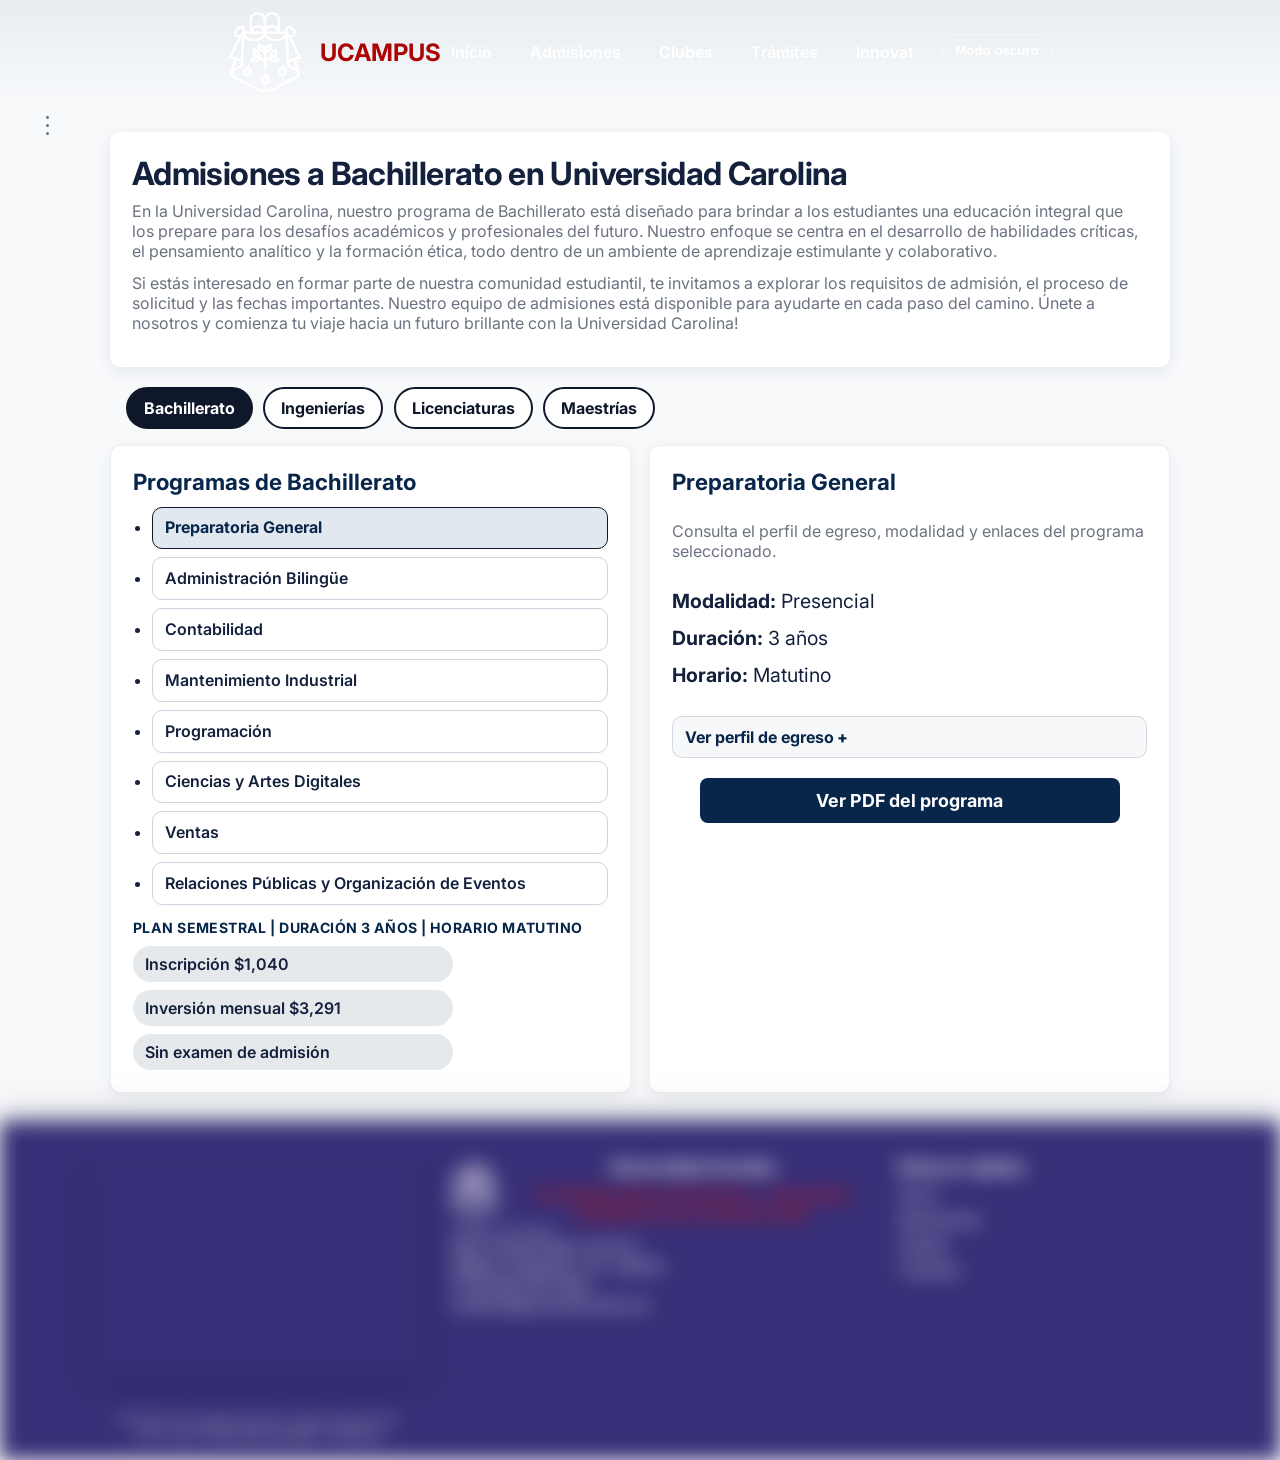
==== commit 16310c7b: "Actualización de seguridad" ====
--- a/admisiones.html
+++ b/admisiones.html
@@ -52,6 +52,7 @@
                         </li>
                         <li><a href="tramites.html" class="nav-link">Trámites</a></li>
                         <li><a href="https://i-escolar.com/muralweb/login/" class="nav-link" target="_blank" rel="noopener">Innovat</a></li>
+                        <li><button type="button" class="nav-theme-toggle" aria-pressed="false">Modo oscuro</button></li>
                     </ul>
                 </nav>
                 <!-- Menú móvil tipo navegador con flechas -->
@@ -64,6 +65,7 @@
                         <span class="nav-mobile-item" data-link="clubes-culturales.html">Culturales</span>
                         <span class="nav-mobile-item" data-link="tramites.html">Trámites</span>
                         <span class="nav-mobile-item" data-link="https://i-escolar.com/muralweb/login/">Innovat</span>
+                        <span class="nav-mobile-item" data-action="toggle-theme">Modo oscuro</span>
                     </div>
                     <button class="nav-mobile-next" id="nav-next" aria-label="Siguiente">&#10095;</button>
                 </div>
--- a/css/estiloscomunes.css
+++ b/css/estiloscomunes.css
@@ -4,8 +4,32 @@
     --brand:#07264a;
     --accent:#ffd166;
     --muted:#6b7280;
+    --text:#14213d;
+    --link:var(--brand);
+    --nav-link:#ffffff;
+    --nav-hover-bg:rgba(0, 0, 0, 0.329);
+    --submenu-bg:#ffffff;
+    --submenu-hover-bg:rgba(7, 38, 74, 0.08);
+    --footer-bg:#372f77;
+    --footer-hover-bg:#000000;
     --container:1100px;
     --radius:10px;
+}
+
+:root[data-theme="dark"]{
+    --bg:#0b1220;
+    --surface:#111827;
+    --brand:#93c5fd;
+    --accent:#fbbf24;
+    --muted:#cbd5e1;
+    --text:#e2e8f0;
+    --link:#93c5fd;
+    --nav-link:#f8fafc;
+    --nav-hover-bg:rgba(15, 23, 42, 0.72);
+    --submenu-bg:#0f172a;
+    --submenu-hover-bg:rgba(147, 197, 253, 0.2);
+    --footer-bg:#111827;
+    --footer-hover-bg:#020617;
 }
 
 /* Responsive: en este archivo los cambios para móvil/tablet están en los bloques @media */
@@ -15,7 +39,7 @@
     font-family: Inter, system-ui, -apple-system, "Segoe UI", Roboto, "Helvetica Neue", Arial;
     margin: 0;
     background: var(--bg);
-    color: #14213d;
+    color: var(--text);
     -webkit-font-smoothing:antialiased;
 }
 
@@ -26,7 +50,7 @@
     clip: rect(1px, 1px, 1px, 1px); white-space: nowrap;
 }
 
-a{ color: var(--brand); text-decoration: none }
+a{ color: var(--link); text-decoration: none }
 a:hover{ text-decoration: underline }
 
 .sidebar {
@@ -122,6 +146,10 @@
     box-shadow: 0 4px 12px rgba(7, 38, 74, 0.2);
 }
 
+:root[data-theme="dark"] .important-links a:hover {
+    box-shadow: 0 4px 12px rgba(147, 197, 253, 0.35);
+}
+
 /* PANTALLA COMPLETA: Sidebars siempre abiertos */
 @media (min-width: 1800px) {
     .sidebar {
@@ -332,7 +360,7 @@
 
 .nav-link {
     font-weight: 600;
-    color: #ffffff;
+    color: var(--nav-link);
     padding: 8px 10px;
     border-radius: 8px;
     transition: color 180ms ease, background 180ms ease;
@@ -340,9 +368,31 @@
     display: block;
 }
 
+.nav-theme-toggle {
+    font-weight: 600;
+    color: var(--nav-link);
+    background: transparent;
+    border: 1px solid rgba(255, 255, 255, 0.45);
+    padding: 8px 12px;
+    border-radius: 999px;
+    cursor: pointer;
+    transition: background 180ms ease, color 180ms ease, border-color 180ms ease, transform 180ms ease;
+}
+
+.nav-theme-toggle:hover {
+    background: var(--nav-hover-bg);
+    border-color: rgba(255, 255, 255, 0.75);
+    transform: translateY(-1px);
+}
+
+.nav-theme-toggle:focus-visible {
+    outline: 3px solid rgba(131, 236, 222, 0.863);
+    outline-offset: 3px;
+}
+
 nav a:hover {
     color: #ec130c;
-    background: rgba(0, 0, 0, 0.329);
+    background: var(--nav-hover-bg);
 }
 
 nav a:focus {   
@@ -359,7 +409,7 @@
     position: absolute;
     top: 100%;
     left: 0;
-    background: white;
+    background: var(--submenu-bg);
     border-radius: 8px;
     box-shadow: 0 4px 12px rgba(0, 0, 0, 0.1);
     min-width: 200px;
@@ -394,7 +444,7 @@
 }
 
 .nav-submenu a:hover {
-    background: rgba(7, 38, 74, 0.08);
+    background: var(--submenu-hover-bg);
     border-left-color: var(--accent);
     color: #ec130c;
     padding-left: 14px;
@@ -448,6 +498,10 @@
     backdrop-filter: blur(8px);
 }
 
+:root[data-theme="dark"] .nav-mobile {
+    background: linear-gradient(135deg, rgba(15, 23, 42, 0.96), rgba(30, 41, 59, 0.96));
+}
+
 .nav-mobile-display {
     flex: 1;
     overflow: hidden;
@@ -480,6 +534,10 @@
     pointer-events: all;
     background: rgba(255,255,255,0.15);
     animation: slideIn 300ms ease forwards;
+}
+
+:root[data-theme="dark"] .nav-mobile-item.active {
+    background: rgba(148, 163, 184, 0.28);
 }
 
 @keyframes slideIn {
@@ -620,7 +678,7 @@
 
 /* FOOTER STYLES */
 .site-footer{
-    background: #372f77;
+    background: var(--footer-bg);
     color: #f1f5f9;
     padding: 36px 20px 18px;
     font-size: 0.95rem;
@@ -685,7 +743,7 @@
 }
 
 .site-footer:hover{
-    background: #000000;
+    background: var(--footer-hover-bg);
     color: #ffffff;
     box-shadow: 0 -8px 32px rgba(0, 0, 0, 0.4);
 }
@@ -759,6 +817,18 @@
     text-align: center;
 }
 
+:root[data-theme="dark"] .site-footer .brand-motto {
+    color: #fbbf24;
+}
+
+:root[data-theme="dark"] header::before {
+    filter: brightness(0.7);
+}
+
+:root[data-theme="dark"] .site-footer .footer-map-col iframe {
+    filter: grayscale(0.2) brightness(0.85);
+}
+
 .site-footer:hover .brand-motto {
     color: #c50f0f;
 }
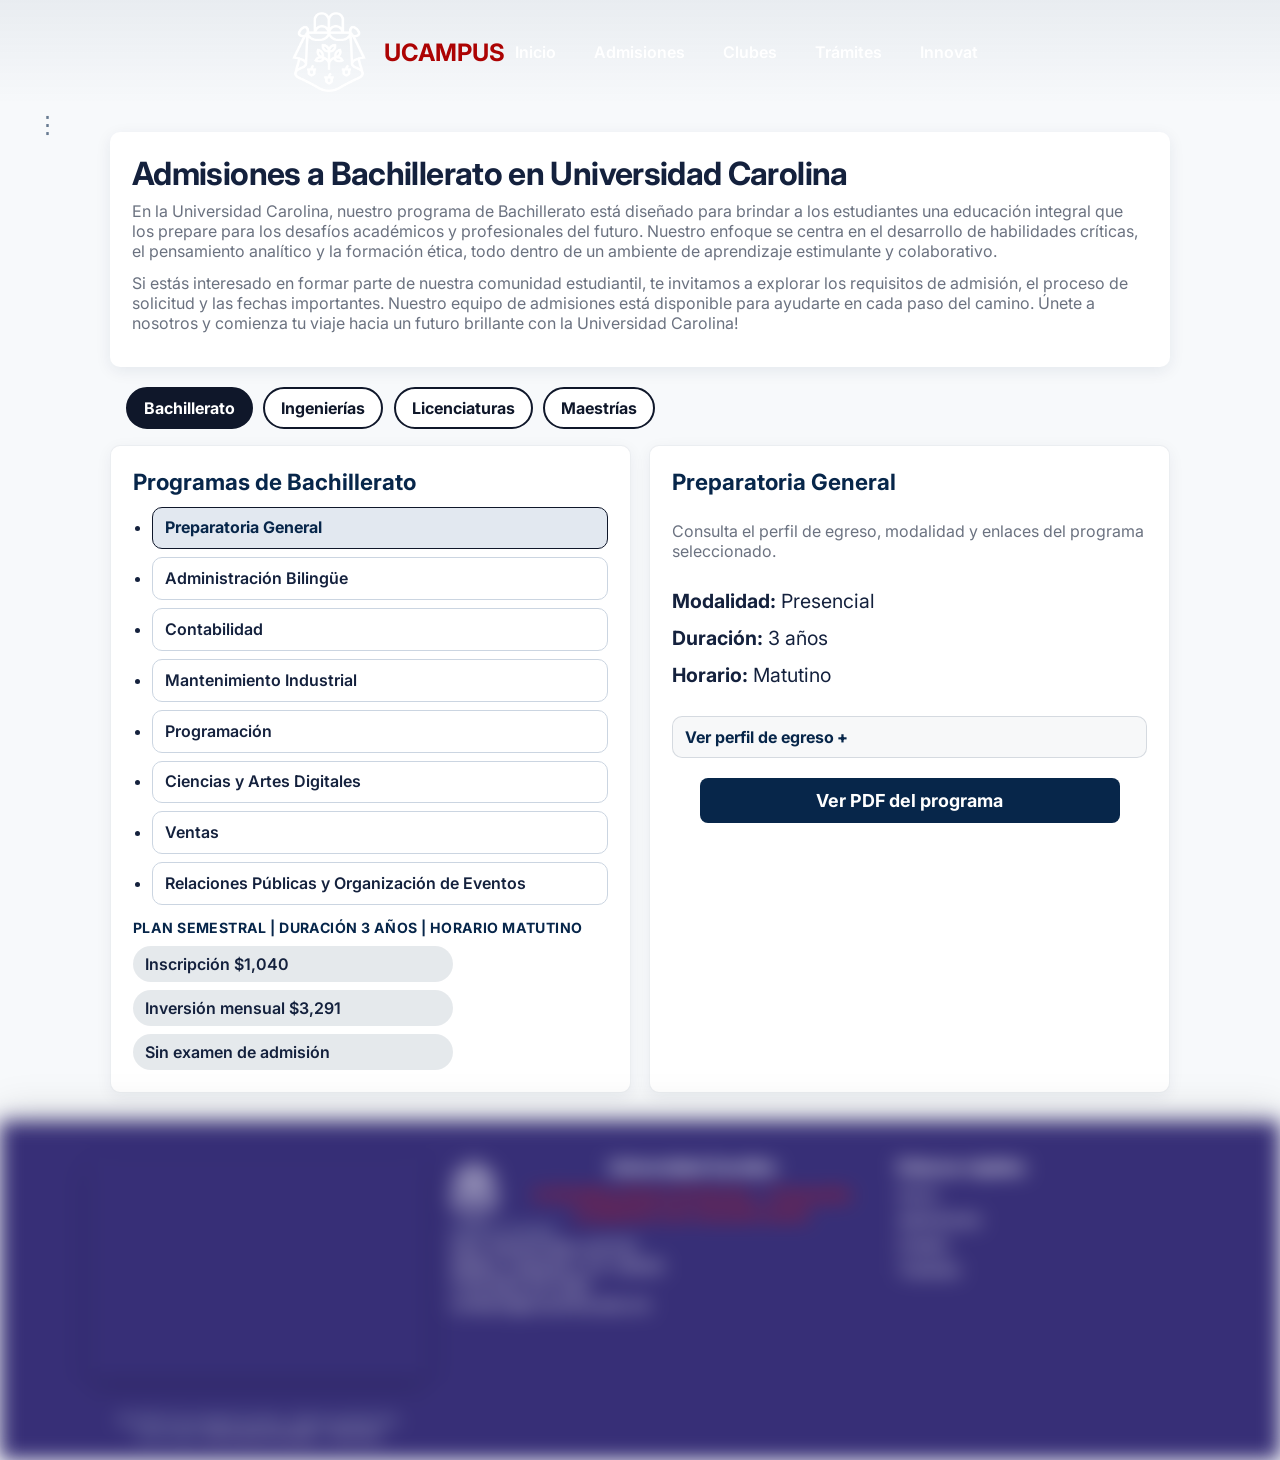
==== commit 79fb9bec: "ActualizacionSeguridad" ====
--- a/admisiones.html
+++ b/admisiones.html
@@ -52,7 +52,6 @@
                         </li>
                         <li><a href="tramites.html" class="nav-link">Trámites</a></li>
                         <li><a href="https://i-escolar.com/muralweb/login/" class="nav-link" target="_blank" rel="noopener">Innovat</a></li>
-                        <li><button type="button" class="nav-theme-toggle" aria-pressed="false">Modo oscuro</button></li>
                     </ul>
                 </nav>
                 <!-- Menú móvil tipo navegador con flechas -->
@@ -65,7 +64,6 @@
                         <span class="nav-mobile-item" data-link="clubes-culturales.html">Culturales</span>
                         <span class="nav-mobile-item" data-link="tramites.html">Trámites</span>
                         <span class="nav-mobile-item" data-link="https://i-escolar.com/muralweb/login/">Innovat</span>
-                        <span class="nav-mobile-item" data-action="toggle-theme">Modo oscuro</span>
                     </div>
                     <button class="nav-mobile-next" id="nav-next" aria-label="Siguiente">&#10095;</button>
                 </div>
--- a/css/estiloscomunes.css
+++ b/css/estiloscomunes.css
@@ -4,32 +4,8 @@
     --brand:#07264a;
     --accent:#ffd166;
     --muted:#6b7280;
-    --text:#14213d;
-    --link:var(--brand);
-    --nav-link:#ffffff;
-    --nav-hover-bg:rgba(0, 0, 0, 0.329);
-    --submenu-bg:#ffffff;
-    --submenu-hover-bg:rgba(7, 38, 74, 0.08);
-    --footer-bg:#372f77;
-    --footer-hover-bg:#000000;
     --container:1100px;
     --radius:10px;
-}
-
-:root[data-theme="dark"]{
-    --bg:#0b1220;
-    --surface:#111827;
-    --brand:#93c5fd;
-    --accent:#fbbf24;
-    --muted:#cbd5e1;
-    --text:#e2e8f0;
-    --link:#93c5fd;
-    --nav-link:#f8fafc;
-    --nav-hover-bg:rgba(15, 23, 42, 0.72);
-    --submenu-bg:#0f172a;
-    --submenu-hover-bg:rgba(147, 197, 253, 0.2);
-    --footer-bg:#111827;
-    --footer-hover-bg:#020617;
 }
 
 /* Responsive: en este archivo los cambios para móvil/tablet están en los bloques @media */
@@ -39,7 +15,7 @@
     font-family: Inter, system-ui, -apple-system, "Segoe UI", Roboto, "Helvetica Neue", Arial;
     margin: 0;
     background: var(--bg);
-    color: var(--text);
+    color: #14213d;
     -webkit-font-smoothing:antialiased;
 }
 
@@ -50,7 +26,7 @@
     clip: rect(1px, 1px, 1px, 1px); white-space: nowrap;
 }
 
-a{ color: var(--link); text-decoration: none }
+a{ color: var(--brand); text-decoration: none }
 a:hover{ text-decoration: underline }
 
 .sidebar {
@@ -146,10 +122,6 @@
     box-shadow: 0 4px 12px rgba(7, 38, 74, 0.2);
 }
 
-:root[data-theme="dark"] .important-links a:hover {
-    box-shadow: 0 4px 12px rgba(147, 197, 253, 0.35);
-}
-
 /* PANTALLA COMPLETA: Sidebars siempre abiertos */
 @media (min-width: 1800px) {
     .sidebar {
@@ -360,7 +332,7 @@
 
 .nav-link {
     font-weight: 600;
-    color: var(--nav-link);
+    color: #ffffff;
     padding: 8px 10px;
     border-radius: 8px;
     transition: color 180ms ease, background 180ms ease;
@@ -368,31 +340,9 @@
     display: block;
 }
 
-.nav-theme-toggle {
-    font-weight: 600;
-    color: var(--nav-link);
-    background: transparent;
-    border: 1px solid rgba(255, 255, 255, 0.45);
-    padding: 8px 12px;
-    border-radius: 999px;
-    cursor: pointer;
-    transition: background 180ms ease, color 180ms ease, border-color 180ms ease, transform 180ms ease;
-}
-
-.nav-theme-toggle:hover {
-    background: var(--nav-hover-bg);
-    border-color: rgba(255, 255, 255, 0.75);
-    transform: translateY(-1px);
-}
-
-.nav-theme-toggle:focus-visible {
-    outline: 3px solid rgba(131, 236, 222, 0.863);
-    outline-offset: 3px;
-}
-
 nav a:hover {
     color: #ec130c;
-    background: var(--nav-hover-bg);
+    background: rgba(0, 0, 0, 0.329);
 }
 
 nav a:focus {   
@@ -409,7 +359,7 @@
     position: absolute;
     top: 100%;
     left: 0;
-    background: var(--submenu-bg);
+    background: white;
     border-radius: 8px;
     box-shadow: 0 4px 12px rgba(0, 0, 0, 0.1);
     min-width: 200px;
@@ -444,7 +394,7 @@
 }
 
 .nav-submenu a:hover {
-    background: var(--submenu-hover-bg);
+    background: rgba(7, 38, 74, 0.08);
     border-left-color: var(--accent);
     color: #ec130c;
     padding-left: 14px;
@@ -498,10 +448,6 @@
     backdrop-filter: blur(8px);
 }
 
-:root[data-theme="dark"] .nav-mobile {
-    background: linear-gradient(135deg, rgba(15, 23, 42, 0.96), rgba(30, 41, 59, 0.96));
-}
-
 .nav-mobile-display {
     flex: 1;
     overflow: hidden;
@@ -534,10 +480,6 @@
     pointer-events: all;
     background: rgba(255,255,255,0.15);
     animation: slideIn 300ms ease forwards;
-}
-
-:root[data-theme="dark"] .nav-mobile-item.active {
-    background: rgba(148, 163, 184, 0.28);
 }
 
 @keyframes slideIn {
@@ -678,7 +620,7 @@
 
 /* FOOTER STYLES */
 .site-footer{
-    background: var(--footer-bg);
+    background: #372f77;
     color: #f1f5f9;
     padding: 36px 20px 18px;
     font-size: 0.95rem;
@@ -743,7 +685,7 @@
 }
 
 .site-footer:hover{
-    background: var(--footer-hover-bg);
+    background: #000000;
     color: #ffffff;
     box-shadow: 0 -8px 32px rgba(0, 0, 0, 0.4);
 }
@@ -817,18 +759,6 @@
     text-align: center;
 }
 
-:root[data-theme="dark"] .site-footer .brand-motto {
-    color: #fbbf24;
-}
-
-:root[data-theme="dark"] header::before {
-    filter: brightness(0.7);
-}
-
-:root[data-theme="dark"] .site-footer .footer-map-col iframe {
-    filter: grayscale(0.2) brightness(0.85);
-}
-
 .site-footer:hover .brand-motto {
     color: #c50f0f;
 }
